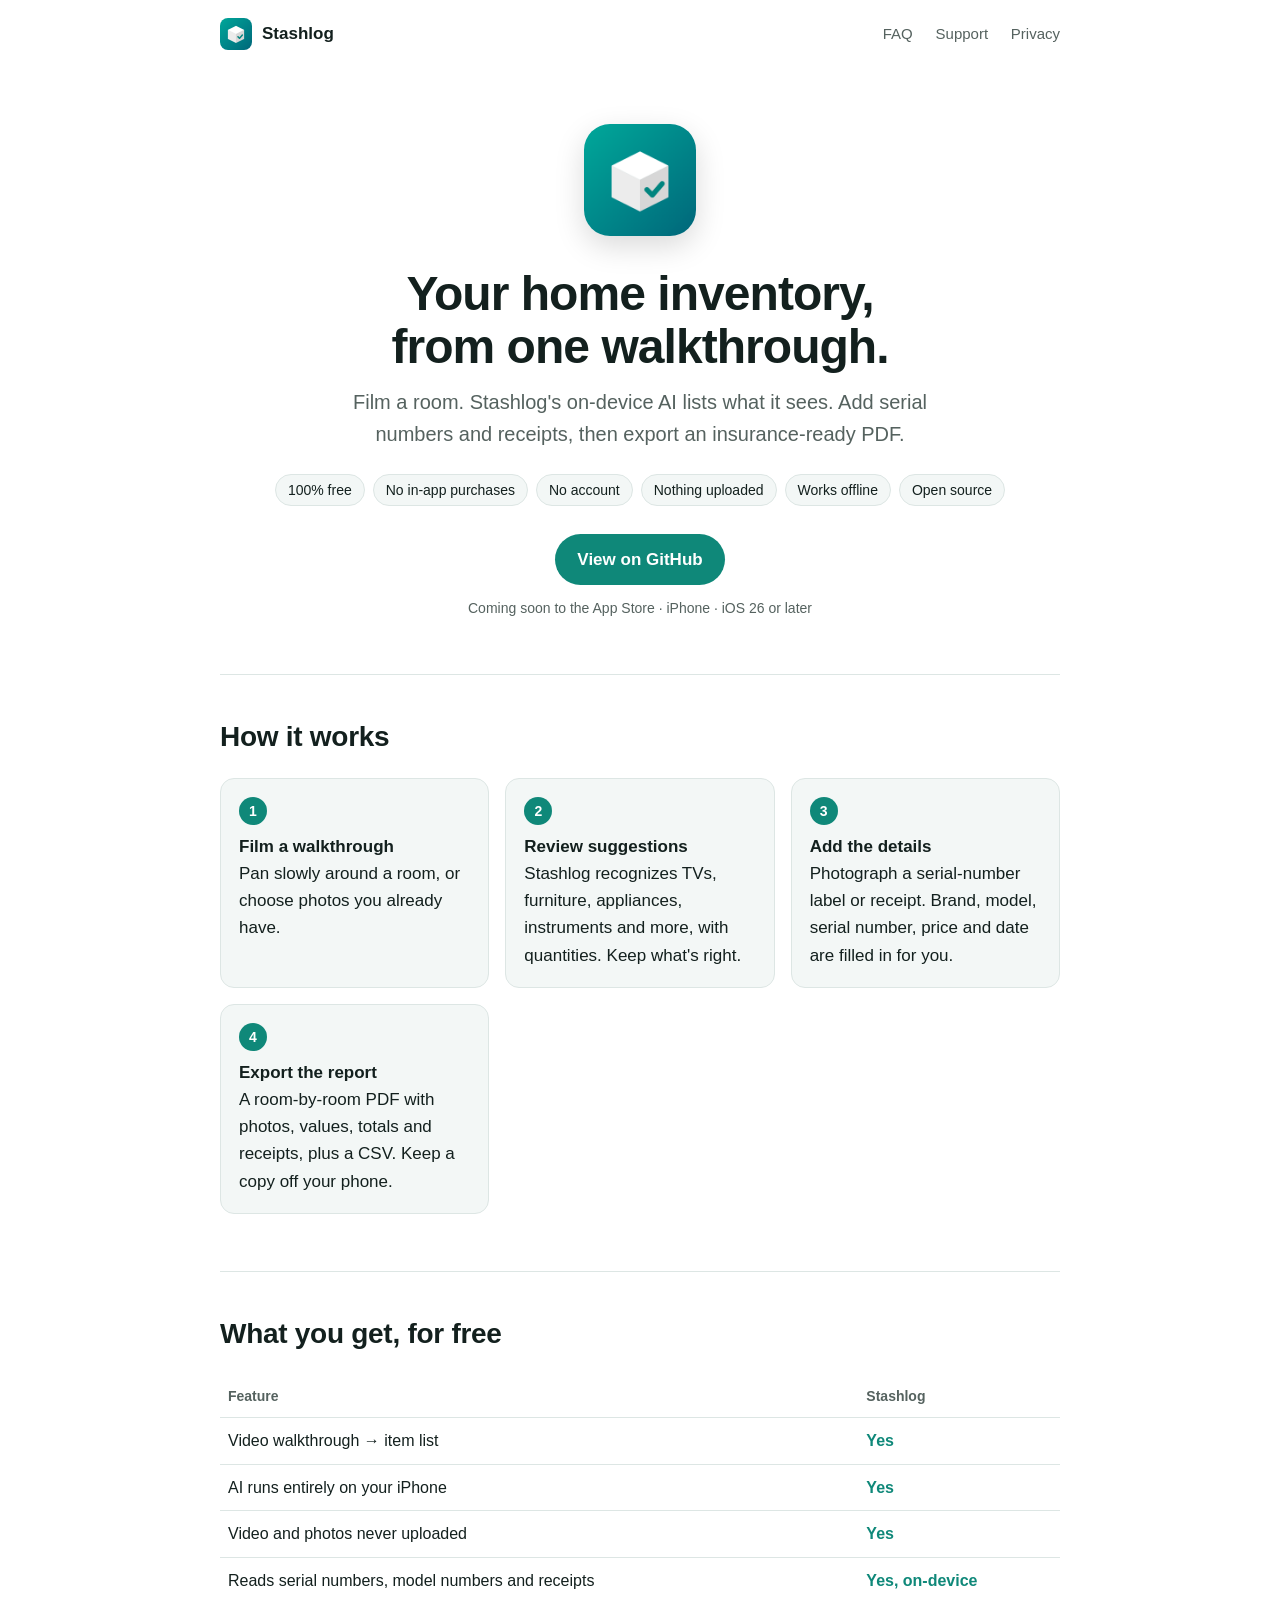
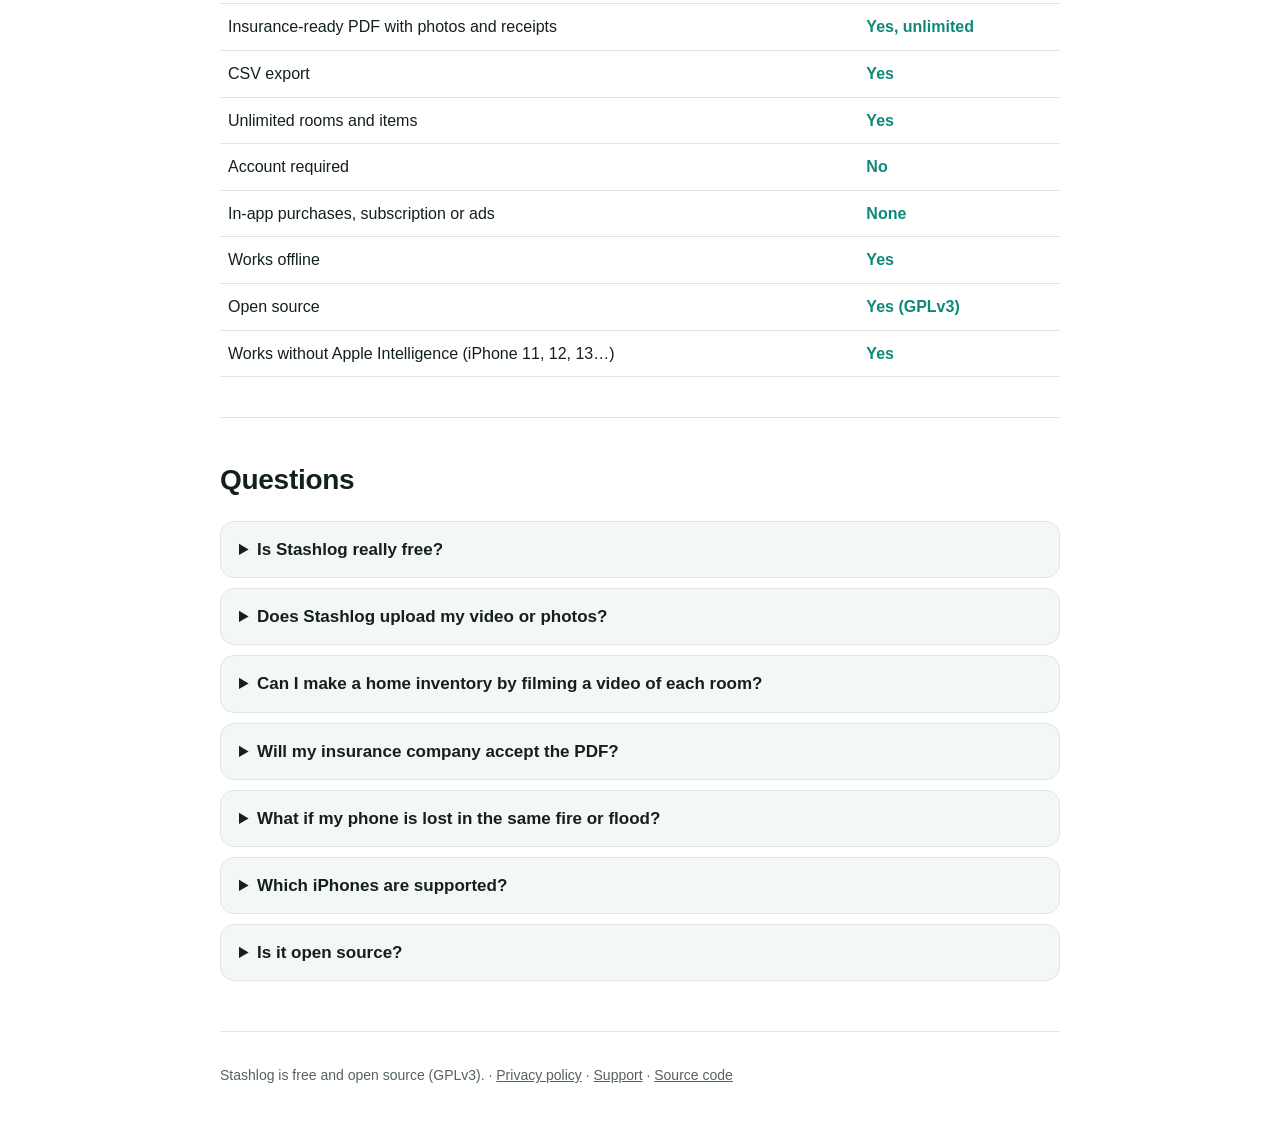
==== docs/index.html @ 483883f8 "Add GitHub Pages site: landing page, privacy policy, support Static site in docs/ with FAQ and schem" ====
<!doctype html>
<html lang="en">
<head>
  <meta charset="utf-8">
  <meta name="viewport" content="width=device-width, initial-scale=1">
  <title>Stashlog: Free, Private Home Inventory App for iPhone</title>
  <meta name="description" content="Stashlog is a free, open-source home inventory app for iPhone. Film a room walkthrough, on-device AI lists your belongings, and you export an insurance-ready PDF. No account, no in-app purchases, nothing uploaded.">
  <link rel="canonical" href="https://rshamilton.github.io/Stashlog/">
  <link rel="icon" href="icon.png">
  <link rel="apple-touch-icon" href="icon.png">
  <meta property="og:title" content="Stashlog: Free, Private Home Inventory for iPhone">
  <meta property="og:description" content="Film a room. On-device AI lists your belongings. Export an insurance-ready PDF. Free, open source, nothing uploaded.">
  <meta property="og:image" content="https://rshamilton.github.io/Stashlog/icon.png">
  <meta property="og:type" content="website">
  <link rel="stylesheet" href="style.css">
  <script type="application/ld+json">
  {
    "@context": "https://schema.org",
    "@type": "SoftwareApplication",
    "name": "Stashlog: Home Inventory",
    "operatingSystem": "iOS 26 or later",
    "applicationCategory": "UtilitiesApplication",
    "description": "Free, private, open-source home inventory app for iPhone. Film a room walkthrough; on-device AI identifies belongings; reads serial-number labels and receipts; exports an insurance-ready PDF and CSV. No account, no in-app purchases, no ads, works offline, nothing uploaded.",
    "offers": { "@type": "Offer", "price": "0", "priceCurrency": "USD" },
    "license": "https://www.gnu.org/licenses/gpl-3.0.html",
    "codeRepository": "https://github.com/rshamilton/Stashlog",
    "featureList": [
      "Video walkthrough to item list using on-device AI",
      "Video and photos processed on iPhone, never uploaded",
      "Reads serial numbers, model numbers and receipts on-device",
      "Insurance-ready PDF report with photos, serial numbers, values and receipts",
      "CSV export",
      "No account required",
      "No in-app purchases, no subscription, no ads",
      "Works offline",
      "Open source (GPLv3)"
    ]
  }
  </script>
  <script type="application/ld+json">
  {
    "@context": "https://schema.org",
    "@type": "FAQPage",
    "mainEntity": [
      {"@type": "Question", "name": "Is Stashlog really free?", "acceptedAnswer": {"@type": "Answer", "text": "Yes. Every feature is free: unlimited rooms, unlimited items and unlimited PDF reports. There are no in-app purchases, no subscription and no ads."}},
      {"@type": "Question", "name": "Does Stashlog upload my video or photos?", "acceptedAnswer": {"@type": "Answer", "text": "No. Stashlog has no servers. Videos and photos are analyzed on your iPhone using Apple's Vision framework. Nothing leaves your phone unless you share an export yourself."}},
      {"@type": "Question", "name": "Can I make a home inventory by filming a video of each room?", "acceptedAnswer": {"@type": "Answer", "text": "Yes. Film a slow walkthrough of a room. Stashlog samples frames, recognizes items such as TVs, furniture, appliances and instruments on-device, and suggests an item list with quantities for you to confirm."}},
      {"@type": "Question", "name": "Will my insurance company accept the PDF?", "acceptedAnswer": {"@type": "Answer", "text": "Stashlog's PDF includes what insurers typically ask for: a room-by-room itemized list, photos, make and model, serial numbers, purchase dates and prices, replacement values, totals and attached receipts. No app can guarantee acceptance, so check with your insurer."}},
      {"@type": "Question", "name": "Does it need an account or internet connection?", "acceptedAnswer": {"@type": "Answer", "text": "No account is required and the app works offline."}},
      {"@type": "Question", "name": "Which iPhones does Stashlog support?", "acceptedAnswer": {"@type": "Answer", "text": "Any iPhone running iOS 26 or later, including iPhone 11, 12 and 13. Scanning uses Apple's Vision framework, which does not require Apple Intelligence. On iPhones with Apple Intelligence, label reading is further improved by Apple's on-device model."}},
      {"@type": "Question", "name": "Is Stashlog open source?", "acceptedAnswer": {"@type": "Answer", "text": "Yes. The full source code is on GitHub under the GPLv3 license, so anyone can verify the privacy claims."}}
    ]
  }
  </script>
</head>
<body>
  <div class="wrap">
    <header class="site">
      <a class="brand" href="./"><img src="icon.png" alt="">Stashlog</a>
      <nav>
        <a href="#faq">FAQ</a>
        <a href="support.html">Support</a>
        <a href="privacy.html">Privacy</a>
      </nav>
    </header>

    <div class="hero">
      <img class="icon" src="icon.png" alt="Stashlog app icon">
      <h1>Your home inventory,<br>from one walkthrough.</h1>
      <p class="lead">Film a room. Stashlog's on-device AI lists what it sees. Add serial numbers and receipts, then export an insurance-ready PDF.</p>
      <ul class="pills">
        <li>100% free</li>
        <li>No in-app purchases</li>
        <li>No account</li>
        <li>Nothing uploaded</li>
        <li>Works offline</li>
        <li>Open source</li>
      </ul>
      <a class="button" href="https://github.com/rshamilton/Stashlog">View on GitHub</a>
      <p class="note">Coming soon to the App Store · iPhone · iOS 26 or later</p>
    </div>

    <section>
      <h2>How it works</h2>
      <ol class="steps">
        <li><strong>Film a walkthrough</strong>Pan slowly around a room, or choose photos you already have.</li>
        <li><strong>Review suggestions</strong>Stashlog recognizes TVs, furniture, appliances, instruments and more, with quantities. Keep what's right.</li>
        <li><strong>Add the details</strong>Photograph a serial-number label or receipt. Brand, model, serial number, price and date are filled in for you.</li>
        <li><strong>Export the report</strong>A room-by-room PDF with photos, values, totals and receipts, plus a CSV. Keep a copy off your phone.</li>
      </ol>
    </section>

    <section>
      <h2>What you get, for free</h2>
      <div class="table-scroll">
        <table>
          <thead><tr><th>Feature</th><th>Stashlog</th></tr></thead>
          <tbody>
            <tr><td>Video walkthrough → item list</td><td class="yes">Yes</td></tr>
            <tr><td>AI runs entirely on your iPhone</td><td class="yes">Yes</td></tr>
            <tr><td>Video and photos never uploaded</td><td class="yes">Yes</td></tr>
            <tr><td>Reads serial numbers, model numbers and receipts</td><td class="yes">Yes, on-device</td></tr>
            <tr><td>Insurance-ready PDF with photos and receipts</td><td class="yes">Yes, unlimited</td></tr>
            <tr><td>CSV export</td><td class="yes">Yes</td></tr>
            <tr><td>Unlimited rooms and items</td><td class="yes">Yes</td></tr>
            <tr><td>Account required</td><td class="yes">No</td></tr>
            <tr><td>In-app purchases, subscription or ads</td><td class="yes">None</td></tr>
            <tr><td>Works offline</td><td class="yes">Yes</td></tr>
            <tr><td>Open source</td><td class="yes">Yes (GPLv3)</td></tr>
            <tr><td>Works without Apple Intelligence (iPhone 11, 12, 13…)</td><td class="yes">Yes</td></tr>
          </tbody>
        </table>
      </div>
    </section>

    <section id="faq">
      <h2>Questions</h2>
      <details><summary>Is Stashlog really free?</summary><p>Yes. Every feature is free: unlimited rooms, unlimited items and unlimited PDF reports. There are no in-app purchases, no subscription and no ads.</p></details>
      <details><summary>Does Stashlog upload my video or photos?</summary><p>No. Stashlog has no servers. Videos and photos are analyzed on your iPhone using Apple's Vision framework. Nothing leaves your phone unless you share an export yourself.</p></details>
      <details><summary>Can I make a home inventory by filming a video of each room?</summary><p>Yes. Film a slow walkthrough. Stashlog samples frames, recognizes items on-device, and suggests an item list with quantities for you to confirm. You stay in control: nothing is added until you tap Add.</p></details>
      <details><summary>Will my insurance company accept the PDF?</summary><p>The report includes what insurers typically ask for: a room-by-room itemized list, photos, make and model, serial numbers, purchase dates and prices, replacement values, totals and attached receipts. No app can guarantee acceptance, so check with your insurer.</p></details>
      <details><summary>What if my phone is lost in the same fire or flood?</summary><p>Export your PDF and keep a copy somewhere else: iCloud Drive, email, or a USB drive. iCloud device backup also covers Stashlog's data.</p></details>
      <details><summary>Which iPhones are supported?</summary><p>Any iPhone running iOS 26 or later, including iPhone 11, 12 and 13. Scanning doesn't require Apple Intelligence. On iPhones that have it, label reading gets an extra boost from Apple's on-device model.</p></details>
      <details><summary>Is it open source?</summary><p>Yes. The <a href="https://github.com/rshamilton/Stashlog">full source code</a> is on GitHub under the GPLv3 license, so anyone can check the privacy claims.</p></details>
    </section>

    <footer class="site">
      Stashlog is free and open source (GPLv3). · <a href="privacy.html">Privacy policy</a> · <a href="support.html">Support</a> · <a href="https://github.com/rshamilton/Stashlog">Source code</a>
    </footer>
  </div>
</body>
</html>
---- docs/style.css ----
:root {
  --bg: #ffffff;
  --bg-soft: #f3f7f6;
  --text: #13201e;
  --muted: #55625f;
  --accent: #0f8879;
  --accent-ink: #ffffff;
  --border: #dde6e4;
  --radius: 14px;
  color-scheme: light dark;
}
@media (prefers-color-scheme: dark) {
  :root {
    --bg: #0e1413;
    --bg-soft: #16201e;
    --text: #e8efed;
    --muted: #9fb0ac;
    --accent: #4acebb;
    --accent-ink: #062320;
    --border: #25322f;
  }
}
* { box-sizing: border-box; }
html { -webkit-text-size-adjust: 100%; }
body {
  margin: 0;
  background: var(--bg);
  color: var(--text);
  font: 17px/1.6 -apple-system, BlinkMacSystemFont, "SF Pro Text", "Segoe UI", Roboto, sans-serif;
}
a { color: var(--accent); }
.wrap { max-width: 880px; margin: 0 auto; padding: 0 20px; }
header.site {
  display: flex; align-items: center; justify-content: space-between;
  padding: 18px 0; gap: 12px;
}
header.site .brand { display: flex; align-items: center; gap: 10px; font-weight: 700; color: var(--text); text-decoration: none; }
header.site .brand img { width: 32px; height: 32px; border-radius: 8px; }
header.site nav a { margin-left: 18px; color: var(--muted); text-decoration: none; font-size: 15px; }
header.site nav a:hover { color: var(--text); }
.hero { padding: 56px 0 40px; text-align: center; }
.hero img.icon { width: 112px; height: 112px; border-radius: 26px; box-shadow: 0 10px 30px rgba(0,0,0,.15); }
.hero h1 { font-size: clamp(32px, 6vw, 48px); line-height: 1.1; margin: 24px 0 12px; letter-spacing: -0.02em; }
.hero p.lead { font-size: 20px; color: var(--muted); max-width: 640px; margin: 0 auto 24px; }
.pills { display: flex; flex-wrap: wrap; justify-content: center; gap: 8px; margin-bottom: 28px; padding: 0; list-style: none; }
.pills li { background: var(--bg-soft); border: 1px solid var(--border); border-radius: 999px; padding: 4px 12px; font-size: 14px; }
.button {
  display: inline-block; background: var(--accent); color: var(--accent-ink);
  padding: 12px 22px; border-radius: 999px; font-weight: 600; text-decoration: none;
}
.button.secondary { background: transparent; color: var(--accent); border: 1.5px solid var(--accent); margin-left: 8px; }
.note { color: var(--muted); font-size: 14px; margin-top: 12px; }
section { padding: 40px 0; border-top: 1px solid var(--border); }
h2 { font-size: 28px; letter-spacing: -0.01em; margin: 0 0 18px; }
.steps { display: grid; grid-template-columns: repeat(auto-fit, minmax(220px, 1fr)); gap: 16px; padding: 0; list-style: none; counter-reset: step; }
.steps li { background: var(--bg-soft); border: 1px solid var(--border); border-radius: var(--radius); padding: 18px; counter-increment: step; }
.steps li::before { content: counter(step); display: inline-grid; place-items: center; width: 28px; height: 28px; border-radius: 50%; background: var(--accent); color: var(--accent-ink); font-weight: 700; font-size: 14px; margin-bottom: 8px; }
.steps strong { display: block; }
table { width: 100%; border-collapse: collapse; font-size: 16px; }
th, td { text-align: left; padding: 10px 8px; border-bottom: 1px solid var(--border); vertical-align: top; }
th { color: var(--muted); font-weight: 600; font-size: 14px; }
td.yes { color: var(--accent); font-weight: 600; white-space: nowrap; }
.table-scroll { overflow-x: auto; }
details { border: 1px solid var(--border); border-radius: var(--radius); padding: 14px 18px; margin-bottom: 10px; background: var(--bg-soft); }
details summary { cursor: pointer; font-weight: 600; }
details p { margin: 10px 0 0; color: var(--muted); }
footer.site { padding: 32px 0 48px; color: var(--muted); font-size: 14px; border-top: 1px solid var(--border); }
footer.site a { color: var(--muted); }
.prose h2 { margin-top: 32px; font-size: 22px; }
.prose { padding-bottom: 40px; }
@media (max-width: 520px) {
  header.site nav a { margin-left: 12px; }
  .button.secondary { margin: 10px 0 0; }
}
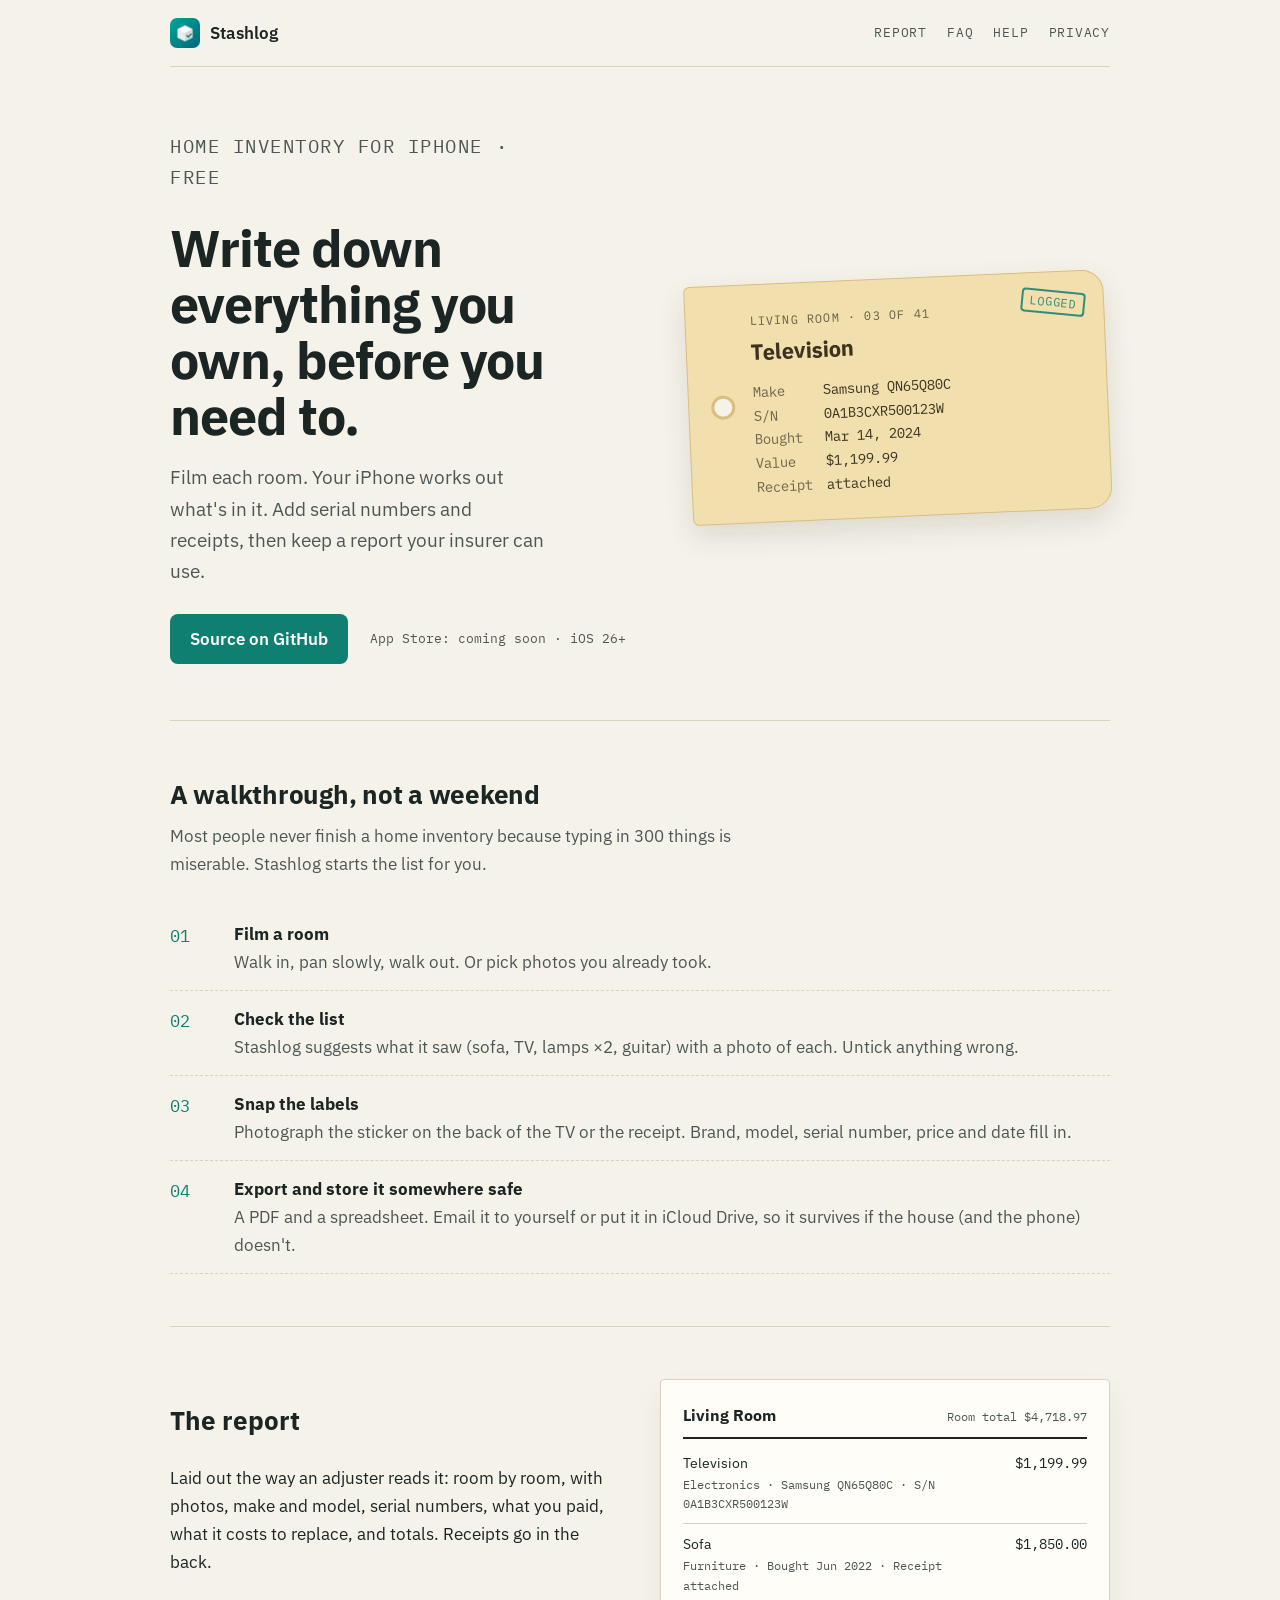
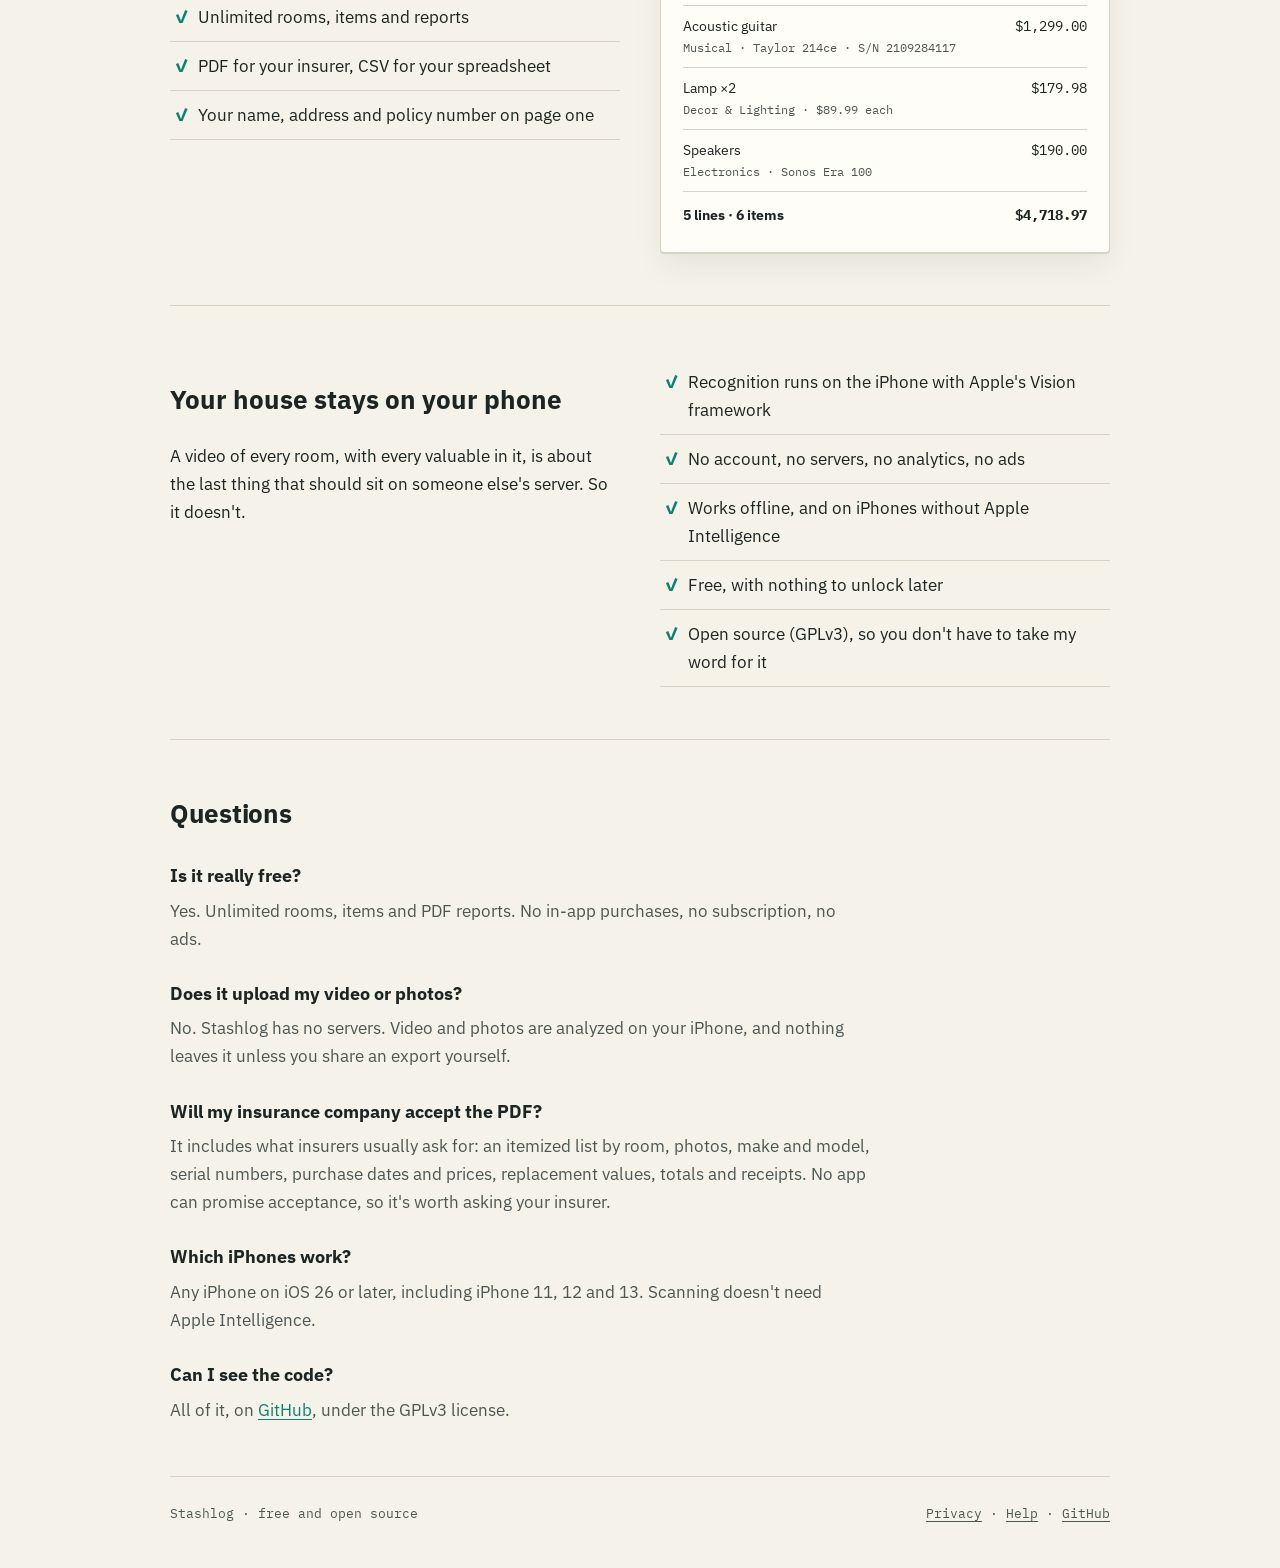
==== commit 67b6b50d: "Fix video scans failing with 'couldn't read any frames'; redesign site FrameSampler swallowed every " ====
--- a/docs/index.html
+++ b/docs/index.html
@@ -4,14 +4,17 @@
   <meta charset="utf-8">
   <meta name="viewport" content="width=device-width, initial-scale=1">
   <title>Stashlog: Free, Private Home Inventory App for iPhone</title>
-  <meta name="description" content="Stashlog is a free, open-source home inventory app for iPhone. Film a room walkthrough, on-device AI lists your belongings, and you export an insurance-ready PDF. No account, no in-app purchases, nothing uploaded.">
+  <meta name="description" content="Stashlog is a free, open-source home inventory app for iPhone. Film each room, on-device AI lists your belongings, and you export an insurance-ready PDF. No account, no in-app purchases, nothing uploaded.">
   <link rel="canonical" href="https://rshamilton.github.io/Stashlog/">
   <link rel="icon" href="icon.png">
   <link rel="apple-touch-icon" href="icon.png">
-  <meta property="og:title" content="Stashlog: Free, Private Home Inventory for iPhone">
-  <meta property="og:description" content="Film a room. On-device AI lists your belongings. Export an insurance-ready PDF. Free, open source, nothing uploaded.">
+  <meta property="og:title" content="Stashlog: a home inventory you'll actually finish">
+  <meta property="og:description" content="Film each room. Your iPhone lists what it sees. Export a report your insurer can use. Free, open source, nothing uploaded.">
   <meta property="og:image" content="https://rshamilton.github.io/Stashlog/icon.png">
   <meta property="og:type" content="website">
+  <link rel="preconnect" href="https://fonts.googleapis.com">
+  <link rel="preconnect" href="https://fonts.gstatic.com" crossorigin>
+  <link href="https://fonts.googleapis.com/css2?family=IBM+Plex+Mono:wght@400;500&family=IBM+Plex+Sans:wght@400;600;700&display=swap" rel="stylesheet">
   <link rel="stylesheet" href="style.css">
   <script type="application/ld+json">
   {
@@ -33,6 +36,7 @@
       "No account required",
       "No in-app purchases, no subscription, no ads",
       "Works offline",
+      "Works on iPhones without Apple Intelligence",
       "Open source (GPLv3)"
     ]
   }
@@ -45,9 +49,9 @@
       {"@type": "Question", "name": "Is Stashlog really free?", "acceptedAnswer": {"@type": "Answer", "text": "Yes. Every feature is free: unlimited rooms, unlimited items and unlimited PDF reports. There are no in-app purchases, no subscription and no ads."}},
       {"@type": "Question", "name": "Does Stashlog upload my video or photos?", "acceptedAnswer": {"@type": "Answer", "text": "No. Stashlog has no servers. Videos and photos are analyzed on your iPhone using Apple's Vision framework. Nothing leaves your phone unless you share an export yourself."}},
       {"@type": "Question", "name": "Can I make a home inventory by filming a video of each room?", "acceptedAnswer": {"@type": "Answer", "text": "Yes. Film a slow walkthrough of a room. Stashlog samples frames, recognizes items such as TVs, furniture, appliances and instruments on-device, and suggests an item list with quantities for you to confirm."}},
-      {"@type": "Question", "name": "Will my insurance company accept the PDF?", "acceptedAnswer": {"@type": "Answer", "text": "Stashlog's PDF includes what insurers typically ask for: a room-by-room itemized list, photos, make and model, serial numbers, purchase dates and prices, replacement values, totals and attached receipts. No app can guarantee acceptance, so check with your insurer."}},
+      {"@type": "Question", "name": "Will my insurance company accept the PDF?", "acceptedAnswer": {"@type": "Answer", "text": "The report includes what insurers typically ask for: a room-by-room itemized list, photos, make and model, serial numbers, purchase dates and prices, replacement values, totals and attached receipts. No app can guarantee acceptance, so check with your insurer."}},
       {"@type": "Question", "name": "Does it need an account or internet connection?", "acceptedAnswer": {"@type": "Answer", "text": "No account is required and the app works offline."}},
-      {"@type": "Question", "name": "Which iPhones does Stashlog support?", "acceptedAnswer": {"@type": "Answer", "text": "Any iPhone running iOS 26 or later, including iPhone 11, 12 and 13. Scanning uses Apple's Vision framework, which does not require Apple Intelligence. On iPhones with Apple Intelligence, label reading is further improved by Apple's on-device model."}},
+      {"@type": "Question", "name": "Which iPhones does Stashlog support?", "acceptedAnswer": {"@type": "Answer", "text": "Any iPhone running iOS 26 or later, including iPhone 11, 12 and 13. Scanning uses Apple's Vision framework, which does not require Apple Intelligence."}},
       {"@type": "Question", "name": "Is Stashlog open source?", "acceptedAnswer": {"@type": "Answer", "text": "Yes. The full source code is on GitHub under the GPLv3 license, so anyone can verify the privacy claims."}}
     ]
   }
@@ -55,77 +59,110 @@
 </head>
 <body>
   <div class="wrap">
-    <header class="site">
+    <header class="top">
       <a class="brand" href="./"><img src="icon.png" alt="">Stashlog</a>
       <nav>
+        <a href="#report">Report</a>
         <a href="#faq">FAQ</a>
-        <a href="support.html">Support</a>
+        <a href="support.html">Help</a>
         <a href="privacy.html">Privacy</a>
       </nav>
     </header>
 
     <div class="hero">
-      <img class="icon" src="icon.png" alt="Stashlog app icon">
-      <h1>Your home inventory,<br>from one walkthrough.</h1>
-      <p class="lead">Film a room. Stashlog's on-device AI lists what it sees. Add serial numbers and receipts, then export an insurance-ready PDF.</p>
-      <ul class="pills">
-        <li>100% free</li>
-        <li>No in-app purchases</li>
-        <li>No account</li>
-        <li>Nothing uploaded</li>
-        <li>Works offline</li>
-        <li>Open source</li>
-      </ul>
-      <a class="button" href="https://github.com/rshamilton/Stashlog">View on GitHub</a>
-      <p class="note">Coming soon to the App Store · iPhone · iOS 26 or later</p>
+      <div>
+        <p class="kicker">Home inventory for iPhone · Free</p>
+        <h1>Write down everything you own, before you need to.</h1>
+        <p>Film each room. Your iPhone works out what's in it. Add serial numbers and receipts, then keep a report your insurer can use.</p>
+        <div class="cta">
+          <a class="button" href="https://github.com/rshamilton/Stashlog">Source on GitHub</a>
+          <small>App Store: coming soon · iOS 26+</small>
+        </div>
+      </div>
+
+      <div class="tag" aria-label="Example inventory entry">
+        <div class="room">Living room · 03 of 41</div>
+        <div class="item">Television</div>
+        <dl>
+          <dt>Make</dt><dd>Samsung QN65Q80C</dd>
+          <dt>S/N</dt><dd>0A1B3CXR500123W</dd>
+          <dt>Bought</dt><dd>Mar 14, 2024</dd>
+          <dt>Value</dt><dd>$1,199.99</dd>
+          <dt>Receipt</dt><dd>attached</dd>
+        </dl>
+        <span class="stamp">Logged</span>
+      </div>
     </div>
 
     <section>
-      <h2>How it works</h2>
-      <ol class="steps">
-        <li><strong>Film a walkthrough</strong>Pan slowly around a room, or choose photos you already have.</li>
-        <li><strong>Review suggestions</strong>Stashlog recognizes TVs, furniture, appliances, instruments and more, with quantities. Keep what's right.</li>
-        <li><strong>Add the details</strong>Photograph a serial-number label or receipt. Brand, model, serial number, price and date are filled in for you.</li>
-        <li><strong>Export the report</strong>A room-by-room PDF with photos, values, totals and receipts, plus a CSV. Keep a copy off your phone.</li>
+      <h2>A walkthrough, not a weekend</h2>
+      <p class="sub">Most people never finish a home inventory because typing in 300 things is miserable. Stashlog starts the list for you.</p>
+      <ol class="ledger">
+        <li><div><strong>Film a room</strong><span>Walk in, pan slowly, walk out. Or pick photos you already took.</span></div></li>
+        <li><div><strong>Check the list</strong><span>Stashlog suggests what it saw (sofa, TV, lamps ×2, guitar) with a photo of each. Untick anything wrong.</span></div></li>
+        <li><div><strong>Snap the labels</strong><span>Photograph the sticker on the back of the TV or the receipt. Brand, model, serial number, price and date fill in.</span></div></li>
+        <li><div><strong>Export and store it somewhere safe</strong><span>A PDF and a spreadsheet. Email it to yourself or put it in iCloud Drive, so it survives if the house (and the phone) doesn't.</span></div></li>
       </ol>
     </section>
 
-    <section>
-      <h2>What you get, for free</h2>
-      <div class="table-scroll">
-        <table>
-          <thead><tr><th>Feature</th><th>Stashlog</th></tr></thead>
-          <tbody>
-            <tr><td>Video walkthrough → item list</td><td class="yes">Yes</td></tr>
-            <tr><td>AI runs entirely on your iPhone</td><td class="yes">Yes</td></tr>
-            <tr><td>Video and photos never uploaded</td><td class="yes">Yes</td></tr>
-            <tr><td>Reads serial numbers, model numbers and receipts</td><td class="yes">Yes, on-device</td></tr>
-            <tr><td>Insurance-ready PDF with photos and receipts</td><td class="yes">Yes, unlimited</td></tr>
-            <tr><td>CSV export</td><td class="yes">Yes</td></tr>
-            <tr><td>Unlimited rooms and items</td><td class="yes">Yes</td></tr>
-            <tr><td>Account required</td><td class="yes">No</td></tr>
-            <tr><td>In-app purchases, subscription or ads</td><td class="yes">None</td></tr>
-            <tr><td>Works offline</td><td class="yes">Yes</td></tr>
-            <tr><td>Open source</td><td class="yes">Yes (GPLv3)</td></tr>
-            <tr><td>Works without Apple Intelligence (iPhone 11, 12, 13…)</td><td class="yes">Yes</td></tr>
-          </tbody>
-        </table>
+    <section id="report">
+      <div class="split">
+        <div>
+          <h2>The report</h2>
+          <p class="sub">Laid out the way an adjuster reads it: room by room, with photos, make and model, serial numbers, what you paid, what it costs to replace, and totals. Receipts go in the back.</p>
+          <ul class="facts">
+            <li>Unlimited rooms, items and reports</li>
+            <li>PDF for your insurer, CSV for your spreadsheet</li>
+            <li>Your name, address and policy number on page one</li>
+          </ul>
+        </div>
+        <div class="sheet" role="img" aria-label="Example page from a Stashlog report">
+          <header><b>Living Room</b><span>Room total $4,718.97</span></header>
+          <table>
+            <tr><td>Television<span class="meta">Electronics · Samsung QN65Q80C · S/N 0A1B3CXR500123W</span></td><td class="v">$1,199.99</td></tr>
+            <tr><td>Sofa<span class="meta">Furniture · Bought Jun 2022 · Receipt attached</span></td><td class="v">$1,850.00</td></tr>
+            <tr><td>Acoustic guitar<span class="meta">Musical · Taylor 214ce · S/N 2109284117</span></td><td class="v">$1,299.00</td></tr>
+            <tr><td>Lamp ×2<span class="meta">Decor &amp; Lighting · $89.99 each</span></td><td class="v">$179.98</td></tr>
+            <tr><td>Speakers<span class="meta">Electronics · Sonos Era 100</span></td><td class="v">$190.00</td></tr>
+            <tfoot><tr><td>5 lines · 6 items</td><td class="v">$4,718.97</td></tr></tfoot>
+          </table>
+        </div>
       </div>
     </section>
 
-    <section id="faq">
-      <h2>Questions</h2>
-      <details><summary>Is Stashlog really free?</summary><p>Yes. Every feature is free: unlimited rooms, unlimited items and unlimited PDF reports. There are no in-app purchases, no subscription and no ads.</p></details>
-      <details><summary>Does Stashlog upload my video or photos?</summary><p>No. Stashlog has no servers. Videos and photos are analyzed on your iPhone using Apple's Vision framework. Nothing leaves your phone unless you share an export yourself.</p></details>
-      <details><summary>Can I make a home inventory by filming a video of each room?</summary><p>Yes. Film a slow walkthrough. Stashlog samples frames, recognizes items on-device, and suggests an item list with quantities for you to confirm. You stay in control: nothing is added until you tap Add.</p></details>
-      <details><summary>Will my insurance company accept the PDF?</summary><p>The report includes what insurers typically ask for: a room-by-room itemized list, photos, make and model, serial numbers, purchase dates and prices, replacement values, totals and attached receipts. No app can guarantee acceptance, so check with your insurer.</p></details>
-      <details><summary>What if my phone is lost in the same fire or flood?</summary><p>Export your PDF and keep a copy somewhere else: iCloud Drive, email, or a USB drive. iCloud device backup also covers Stashlog's data.</p></details>
-      <details><summary>Which iPhones are supported?</summary><p>Any iPhone running iOS 26 or later, including iPhone 11, 12 and 13. Scanning doesn't require Apple Intelligence. On iPhones that have it, label reading gets an extra boost from Apple's on-device model.</p></details>
-      <details><summary>Is it open source?</summary><p>Yes. The <a href="https://github.com/rshamilton/Stashlog">full source code</a> is on GitHub under the GPLv3 license, so anyone can check the privacy claims.</p></details>
+    <section>
+      <div class="split">
+        <div>
+          <h2>Your house stays on your phone</h2>
+          <p class="sub">A video of every room, with every valuable in it, is about the last thing that should sit on someone else's server. So it doesn't.</p>
+        </div>
+        <ul class="facts">
+          <li>Recognition runs on the iPhone with Apple's Vision framework</li>
+          <li>No account, no servers, no analytics, no ads</li>
+          <li>Works offline, and on iPhones without Apple Intelligence</li>
+          <li>Free, with nothing to unlock later</li>
+          <li>Open source (GPLv3), so you don't have to take my word for it</li>
+        </ul>
+      </div>
     </section>
 
-    <footer class="site">
-      Stashlog is free and open source (GPLv3). · <a href="privacy.html">Privacy policy</a> · <a href="support.html">Support</a> · <a href="https://github.com/rshamilton/Stashlog">Source code</a>
+    <section id="faq" class="faq">
+      <h2>Questions</h2>
+      <h3>Is it really free?</h3>
+      <p>Yes. Unlimited rooms, items and PDF reports. No in-app purchases, no subscription, no ads.</p>
+      <h3>Does it upload my video or photos?</h3>
+      <p>No. Stashlog has no servers. Video and photos are analyzed on your iPhone, and nothing leaves it unless you share an export yourself.</p>
+      <h3>Will my insurance company accept the PDF?</h3>
+      <p>It includes what insurers usually ask for: an itemized list by room, photos, make and model, serial numbers, purchase dates and prices, replacement values, totals and receipts. No app can promise acceptance, so it's worth asking your insurer.</p>
+      <h3>Which iPhones work?</h3>
+      <p>Any iPhone on iOS 26 or later, including iPhone 11, 12 and 13. Scanning doesn't need Apple Intelligence.</p>
+      <h3>Can I see the code?</h3>
+      <p>All of it, on <a href="https://github.com/rshamilton/Stashlog">GitHub</a>, under the GPLv3 license.</p>
+    </section>
+
+    <footer class="bottom">
+      <span>Stashlog · free and open source</span>
+      <span><a href="privacy.html">Privacy</a> · <a href="support.html">Help</a> · <a href="https://github.com/rshamilton/Stashlog">GitHub</a></span>
     </footer>
   </div>
 </body>
--- a/docs/style.css
+++ b/docs/style.css
@@ -1,74 +1,163 @@
+/* Stashlog site: an inventory ledger, in the app's teal. */
 :root {
-  --bg: #ffffff;
-  --bg-soft: #f3f7f6;
-  --text: #13201e;
-  --muted: #55625f;
-  --accent: #0f8879;
-  --accent-ink: #ffffff;
-  --border: #dde6e4;
-  --radius: 14px;
+  --paper: #f5f2ea;
+  --paper-2: #ece7da;
+  --card: #fffdf8;
+  --ink: #1b2523;
+  --ink-2: #4c5754;
+  --rule: #d9d2c1;
+  --teal: #0f7f71;
+  --teal-ink: #ffffff;
+  --tag: #f1dfae;
+  --tag-edge: #d8bf7f;
+  --mono: "IBM Plex Mono", ui-monospace, "SF Mono", Menlo, monospace;
+  --sans: "IBM Plex Sans", -apple-system, BlinkMacSystemFont, "Segoe UI", sans-serif;
   color-scheme: light dark;
 }
 @media (prefers-color-scheme: dark) {
   :root {
-    --bg: #0e1413;
-    --bg-soft: #16201e;
-    --text: #e8efed;
-    --muted: #9fb0ac;
-    --accent: #4acebb;
-    --accent-ink: #062320;
-    --border: #25322f;
+    --paper: #121816;
+    --paper-2: #18201e;
+    --card: #1b2421;
+    --ink: #e9ece6;
+    --ink-2: #a3ada8;
+    --rule: #2c3833;
+    --teal: #4cc4b2;
+    --teal-ink: #0b1f1c;
+    --tag: #3a3322;
+    --tag-edge: #5d5134;
   }
 }
+
 * { box-sizing: border-box; }
 html { -webkit-text-size-adjust: 100%; }
 body {
   margin: 0;
-  background: var(--bg);
-  color: var(--text);
-  font: 17px/1.6 -apple-system, BlinkMacSystemFont, "SF Pro Text", "Segoe UI", Roboto, sans-serif;
+  background: var(--paper);
+  color: var(--ink);
+  font: 17px/1.65 var(--sans);
 }
-a { color: var(--accent); }
-.wrap { max-width: 880px; margin: 0 auto; padding: 0 20px; }
-header.site {
-  display: flex; align-items: center; justify-content: space-between;
-  padding: 18px 0; gap: 12px;
+a { color: var(--teal); text-underline-offset: 3px; }
+.wrap { max-width: 980px; margin: 0 auto; padding: 0 20px; }
+.mono { font-family: var(--mono); }
+
+/* Header */
+.top {
+  display: flex; align-items: center; justify-content: space-between; gap: 16px;
+  padding: 18px 0; border-bottom: 1px solid var(--rule);
 }
-header.site .brand { display: flex; align-items: center; gap: 10px; font-weight: 700; color: var(--text); text-decoration: none; }
-header.site .brand img { width: 32px; height: 32px; border-radius: 8px; }
-header.site nav a { margin-left: 18px; color: var(--muted); text-decoration: none; font-size: 15px; }
-header.site nav a:hover { color: var(--text); }
-.hero { padding: 56px 0 40px; text-align: center; }
-.hero img.icon { width: 112px; height: 112px; border-radius: 26px; box-shadow: 0 10px 30px rgba(0,0,0,.15); }
-.hero h1 { font-size: clamp(32px, 6vw, 48px); line-height: 1.1; margin: 24px 0 12px; letter-spacing: -0.02em; }
-.hero p.lead { font-size: 20px; color: var(--muted); max-width: 640px; margin: 0 auto 24px; }
-.pills { display: flex; flex-wrap: wrap; justify-content: center; gap: 8px; margin-bottom: 28px; padding: 0; list-style: none; }
-.pills li { background: var(--bg-soft); border: 1px solid var(--border); border-radius: 999px; padding: 4px 12px; font-size: 14px; }
+.brand { display: flex; align-items: center; gap: 10px; color: var(--ink); text-decoration: none; font-weight: 600; }
+.brand img { width: 30px; height: 30px; border-radius: 7px; }
+.top nav { display: flex; gap: 20px; font-family: var(--mono); font-size: 13px; text-transform: uppercase; letter-spacing: .06em; }
+.top nav a { color: var(--ink-2); text-decoration: none; }
+.top nav a:hover { color: var(--ink); }
+
+/* Hero */
+.hero {
+  display: grid; grid-template-columns: 1.1fr 1fr; gap: 48px; align-items: center;
+  padding: 64px 0 56px;
+}
+.kicker { font-family: var(--mono); font-size: 13px; text-transform: uppercase; letter-spacing: .08em; color: var(--teal); margin: 0 0 14px; }
+.hero h1 { font-size: clamp(34px, 5.2vw, 52px); line-height: 1.08; letter-spacing: -0.02em; margin: 0 0 18px; font-weight: 700; }
+.hero p { color: var(--ink-2); font-size: 19px; margin: 0 0 26px; max-width: 34ch; }
+.cta { display: flex; flex-wrap: wrap; align-items: center; gap: 14px 22px; }
 .button {
-  display: inline-block; background: var(--accent); color: var(--accent-ink);
-  padding: 12px 22px; border-radius: 999px; font-weight: 600; text-decoration: none;
+  display: inline-block; background: var(--teal); color: var(--teal-ink);
+  padding: 11px 20px; border-radius: 8px; font-weight: 600; text-decoration: none;
 }
-.button.secondary { background: transparent; color: var(--accent); border: 1.5px solid var(--accent); margin-left: 8px; }
-.note { color: var(--muted); font-size: 14px; margin-top: 12px; }
-section { padding: 40px 0; border-top: 1px solid var(--border); }
-h2 { font-size: 28px; letter-spacing: -0.01em; margin: 0 0 18px; }
-.steps { display: grid; grid-template-columns: repeat(auto-fit, minmax(220px, 1fr)); gap: 16px; padding: 0; list-style: none; counter-reset: step; }
-.steps li { background: var(--bg-soft); border: 1px solid var(--border); border-radius: var(--radius); padding: 18px; counter-increment: step; }
-.steps li::before { content: counter(step); display: inline-grid; place-items: center; width: 28px; height: 28px; border-radius: 50%; background: var(--accent); color: var(--accent-ink); font-weight: 700; font-size: 14px; margin-bottom: 8px; }
-.steps strong { display: block; }
-table { width: 100%; border-collapse: collapse; font-size: 16px; }
-th, td { text-align: left; padding: 10px 8px; border-bottom: 1px solid var(--border); vertical-align: top; }
-th { color: var(--muted); font-weight: 600; font-size: 14px; }
-td.yes { color: var(--accent); font-weight: 600; white-space: nowrap; }
-.table-scroll { overflow-x: auto; }
-details { border: 1px solid var(--border); border-radius: var(--radius); padding: 14px 18px; margin-bottom: 10px; background: var(--bg-soft); }
-details summary { cursor: pointer; font-weight: 600; }
-details p { margin: 10px 0 0; color: var(--muted); }
-footer.site { padding: 32px 0 48px; color: var(--muted); font-size: 14px; border-top: 1px solid var(--border); }
-footer.site a { color: var(--muted); }
-.prose h2 { margin-top: 32px; font-size: 22px; }
-.prose { padding-bottom: 40px; }
-@media (max-width: 520px) {
-  header.site nav a { margin-left: 12px; }
-  .button.secondary { margin: 10px 0 0; }
+.cta small { font-family: var(--mono); font-size: 13px; color: var(--ink-2); }
+
+/* The luggage-tag illustration */
+.tag {
+  position: relative; background: var(--tag); border: 1px solid var(--tag-edge);
+  border-radius: 6px 22px 22px 6px; padding: 26px 26px 22px 64px;
+  font-family: var(--mono); font-size: 14px; line-height: 1.7; color: #3b3220;
+  transform: rotate(-2.5deg); box-shadow: 0 12px 28px rgba(60, 45, 10, .12);
+  width: 100%; max-width: 420px; justify-self: center;
 }
+@media (prefers-color-scheme: dark) { .tag { color: #eadcb5; } }
+.tag::before { /* eyelet */
+  content: ""; position: absolute; left: 22px; top: 50%; width: 18px; height: 18px; margin-top: -9px;
+  border-radius: 50%; background: var(--paper); border: 3px solid var(--tag-edge);
+}
+.tag .room { font-size: 12px; letter-spacing: .1em; text-transform: uppercase; opacity: .75; }
+.tag .item { font-family: var(--sans); font-size: 22px; font-weight: 700; color: inherit; margin: 2px 0 10px; }
+.tag dl { margin: 0; display: grid; grid-template-columns: auto 1fr; gap: 0 14px; }
+.tag dt { opacity: .7; }
+.tag dd { margin: 0; }
+.tag .stamp {
+  position: absolute; right: 18px; top: 18px; transform: rotate(8deg);
+  border: 2px solid var(--teal); color: var(--teal); border-radius: 4px; padding: 0 6px;
+  font-size: 12px; letter-spacing: .08em; text-transform: uppercase; opacity: .85;
+}
+
+/* Sections */
+section { padding: 52px 0; border-top: 1px solid var(--rule); }
+section > h2 { font-size: 26px; letter-spacing: -0.01em; margin: 0 0 6px; }
+section > .sub { color: var(--ink-2); margin: 0 0 28px; max-width: 60ch; }
+.split { display: grid; grid-template-columns: 1fr 1fr; gap: 40px; align-items: start; }
+
+/* Steps as ledger lines */
+ol.ledger { list-style: none; margin: 0; padding: 0; counter-reset: line; }
+ol.ledger li {
+  counter-increment: line; display: grid; grid-template-columns: 52px 1fr; gap: 12px;
+  padding: 14px 0; border-bottom: 1px dashed var(--rule);
+}
+ol.ledger li::before { content: counter(line, decimal-leading-zero); font-family: var(--mono); color: var(--teal); padding-top: 2px; }
+ol.ledger strong { display: block; }
+ol.ledger span { color: var(--ink-2); }
+
+/* Report sheet */
+.sheet {
+  background: var(--card); border: 1px solid var(--rule); border-radius: 4px;
+  padding: 22px 22px 16px; box-shadow: 0 1px 0 var(--rule), 0 14px 30px rgba(0,0,0,.06);
+  font-size: 14px;
+}
+.sheet header { display: flex; justify-content: space-between; align-items: baseline; border-bottom: 2px solid var(--ink); padding-bottom: 8px; margin-bottom: 4px; }
+.sheet header b { font-size: 16px; }
+.sheet header span { font-family: var(--mono); font-size: 12px; color: var(--ink-2); }
+.sheet table { width: 100%; border-collapse: collapse; }
+.sheet td { padding: 9px 0; border-bottom: 1px solid var(--rule); vertical-align: top; }
+.sheet td.v { text-align: right; font-family: var(--mono); white-space: nowrap; padding-left: 12px; }
+.sheet .meta { display: block; font-family: var(--mono); font-size: 12px; color: var(--ink-2); }
+.sheet tfoot td { border-bottom: 0; font-weight: 700; padding-top: 12px; }
+
+/* Plain facts list */
+ul.facts { list-style: none; padding: 0; margin: 0; }
+ul.facts li { padding: 10px 0 10px 28px; border-bottom: 1px solid var(--rule); position: relative; }
+ul.facts li::before { content: "✓"; position: absolute; left: 4px; color: var(--teal); font-weight: 700; }
+
+/* FAQ */
+.faq h3 { font-size: 18px; margin: 26px 0 6px; }
+.faq p { margin: 0; color: var(--ink-2); max-width: 70ch; }
+
+/* Prose pages */
+.prose { max-width: 720px; padding: 40px 0 56px; }
+.prose h1 { font-size: 36px; letter-spacing: -0.02em; margin: 0 0 6px; }
+.prose .updated { font-family: var(--mono); font-size: 13px; color: var(--ink-2); margin: 0 0 28px; }
+.prose h2 { font-size: 20px; margin: 32px 0 6px; }
+.prose p, .prose li { color: var(--ink-2); }
+.prose strong { color: var(--ink); }
+
+footer.bottom {
+  border-top: 1px solid var(--rule); padding: 26px 0 44px;
+  font-family: var(--mono); font-size: 13px; color: var(--ink-2);
+  display: flex; flex-wrap: wrap; justify-content: space-between; gap: 10px;
+}
+footer.bottom a { color: var(--ink-2); }
+
+.hero > *, .split > * { min-width: 0; }
+@media (max-width: 760px) {
+  .hero, .split { grid-template-columns: minmax(0, 1fr); gap: 36px; }
+  .hero { padding-top: 40px; }
+  .tag { transform: rotate(-1.5deg); width: 100%; padding-left: 56px; }
+  .top { flex-wrap: wrap; }
+  .top nav { gap: 14px; flex-wrap: wrap; }
+}
+@media (max-width: 420px) {
+  .top nav a[href$="#report"] { display: none; }
+  .tag { font-size: 13px; padding: 22px 18px 20px 50px; }
+  .tag::before { left: 16px; }
+  .sheet { padding: 16px 14px 10px; }
+  .sheet .meta { overflow-wrap: anywhere; }
+}
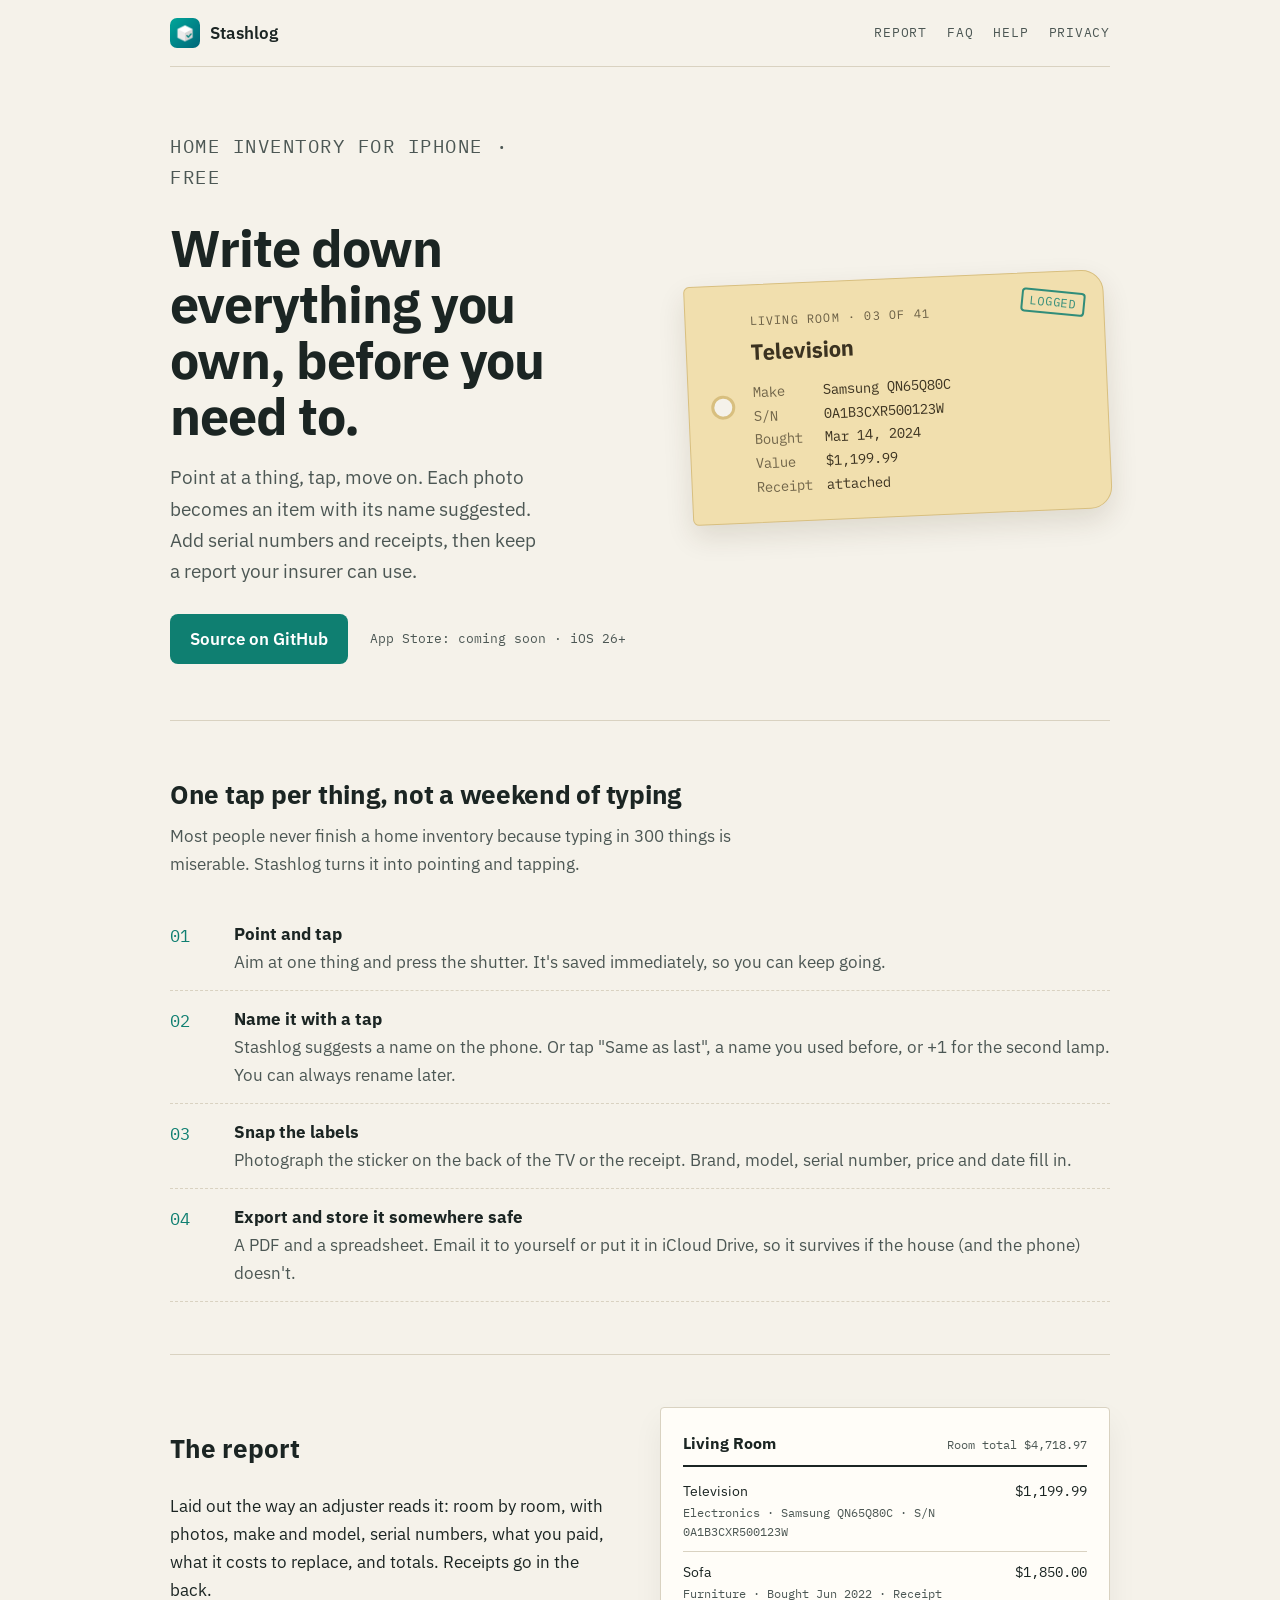
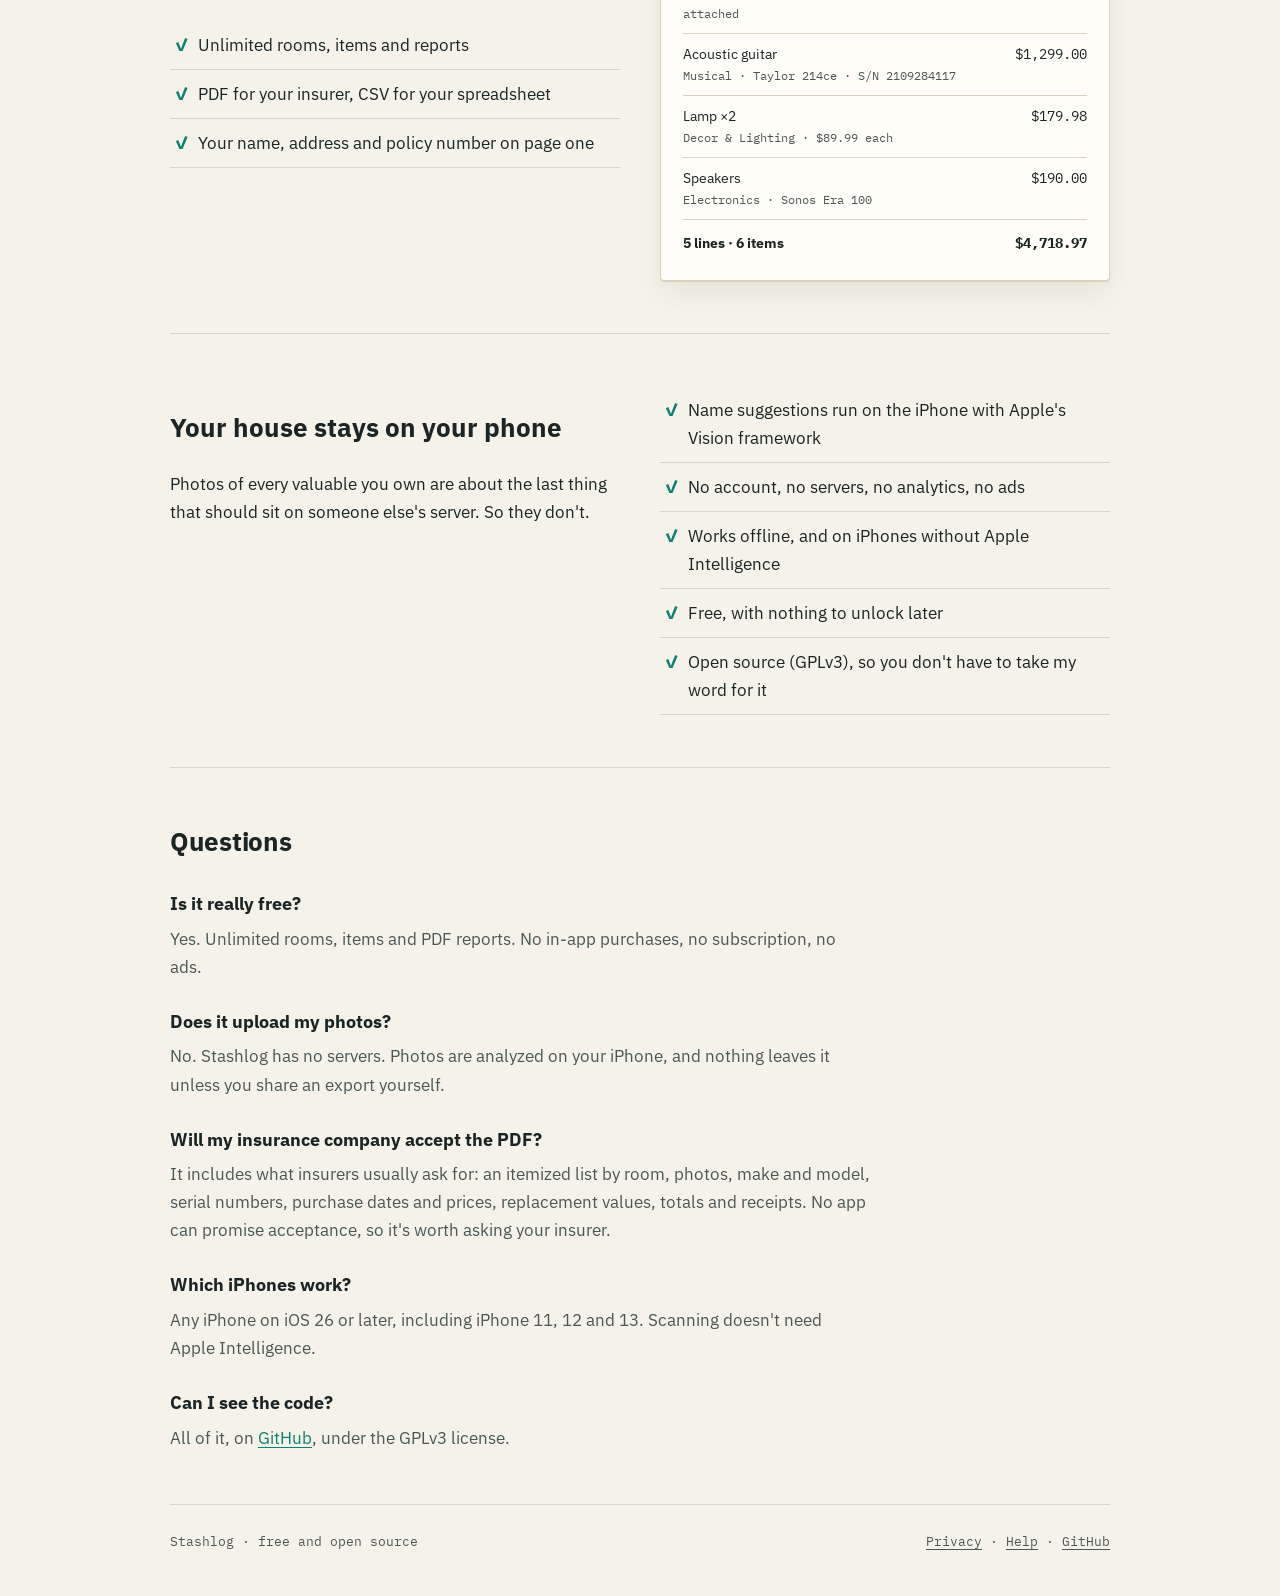
==== commit 7c4bd96b: "Replace video scanning with rapid one-tap capture Video walkthrough detection wasn't reliable (Visio" ====
--- a/docs/index.html
+++ b/docs/index.html
@@ -4,12 +4,12 @@
   <meta charset="utf-8">
   <meta name="viewport" content="width=device-width, initial-scale=1">
   <title>Stashlog: Free, Private Home Inventory App for iPhone</title>
-  <meta name="description" content="Stashlog is a free, open-source home inventory app for iPhone. Film each room, on-device AI lists your belongings, and you export an insurance-ready PDF. No account, no in-app purchases, nothing uploaded.">
+  <meta name="description" content="Stashlog is a free, open-source home inventory app for iPhone. Point at each thing and tap: every photo becomes an item, named for you on-device. Export an insurance-ready PDF. No account, no in-app purchases, nothing uploaded.">
   <link rel="canonical" href="https://rshamilton.github.io/Stashlog/">
   <link rel="icon" href="icon.png">
   <link rel="apple-touch-icon" href="icon.png">
   <meta property="og:title" content="Stashlog: a home inventory you'll actually finish">
-  <meta property="og:description" content="Film each room. Your iPhone lists what it sees. Export a report your insurer can use. Free, open source, nothing uploaded.">
+  <meta property="og:description" content="Point, tap, next. Each photo becomes an item. Export a report your insurer can use. Free, open source, nothing uploaded.">
   <meta property="og:image" content="https://rshamilton.github.io/Stashlog/icon.png">
   <meta property="og:type" content="website">
   <link rel="preconnect" href="https://fonts.googleapis.com">
@@ -23,13 +23,13 @@
     "name": "Stashlog: Home Inventory",
     "operatingSystem": "iOS 26 or later",
     "applicationCategory": "UtilitiesApplication",
-    "description": "Free, private, open-source home inventory app for iPhone. Film a room walkthrough; on-device AI identifies belongings; reads serial-number labels and receipts; exports an insurance-ready PDF and CSV. No account, no in-app purchases, no ads, works offline, nothing uploaded.",
+    "description": "Free, private, open-source home inventory app for iPhone. Rapid capture: point at an item and tap, and on-device AI suggests its name; reads serial-number labels and receipts; exports an insurance-ready PDF and CSV. No account, no in-app purchases, no ads, works offline, nothing uploaded.",
     "offers": { "@type": "Offer", "price": "0", "priceCurrency": "USD" },
     "license": "https://www.gnu.org/licenses/gpl-3.0.html",
     "codeRepository": "https://github.com/rshamilton/Stashlog",
     "featureList": [
-      "Video walkthrough to item list using on-device AI",
-      "Video and photos processed on iPhone, never uploaded",
+      "Rapid capture: one tap per item, with on-device name suggestions",
+      "Photos processed on iPhone, never uploaded",
       "Reads serial numbers, model numbers and receipts on-device",
       "Insurance-ready PDF report with photos, serial numbers, values and receipts",
       "CSV export",
@@ -47,8 +47,8 @@
     "@type": "FAQPage",
     "mainEntity": [
       {"@type": "Question", "name": "Is Stashlog really free?", "acceptedAnswer": {"@type": "Answer", "text": "Yes. Every feature is free: unlimited rooms, unlimited items and unlimited PDF reports. There are no in-app purchases, no subscription and no ads."}},
-      {"@type": "Question", "name": "Does Stashlog upload my video or photos?", "acceptedAnswer": {"@type": "Answer", "text": "No. Stashlog has no servers. Videos and photos are analyzed on your iPhone using Apple's Vision framework. Nothing leaves your phone unless you share an export yourself."}},
-      {"@type": "Question", "name": "Can I make a home inventory by filming a video of each room?", "acceptedAnswer": {"@type": "Answer", "text": "Yes. Film a slow walkthrough of a room. Stashlog samples frames, recognizes items such as TVs, furniture, appliances and instruments on-device, and suggests an item list with quantities for you to confirm."}},
+      {"@type": "Question", "name": "Does Stashlog upload my photos?", "acceptedAnswer": {"@type": "Answer", "text": "No. Stashlog has no servers. Photos are analyzed on your iPhone using Apple's Vision framework. Nothing leaves your phone unless you share an export yourself."}},
+      {"@type": "Question", "name": "How fast is it to inventory a room?", "acceptedAnswer": {"@type": "Answer", "text": "Point the camera at one thing and tap; it is saved instantly and Stashlog suggests a name. Tap a suggestion, 'Same as last', or +1 for duplicates, then move to the next item. You never wait between shots."}},
       {"@type": "Question", "name": "Will my insurance company accept the PDF?", "acceptedAnswer": {"@type": "Answer", "text": "The report includes what insurers typically ask for: a room-by-room itemized list, photos, make and model, serial numbers, purchase dates and prices, replacement values, totals and attached receipts. No app can guarantee acceptance, so check with your insurer."}},
       {"@type": "Question", "name": "Does it need an account or internet connection?", "acceptedAnswer": {"@type": "Answer", "text": "No account is required and the app works offline."}},
       {"@type": "Question", "name": "Which iPhones does Stashlog support?", "acceptedAnswer": {"@type": "Answer", "text": "Any iPhone running iOS 26 or later, including iPhone 11, 12 and 13. Scanning uses Apple's Vision framework, which does not require Apple Intelligence."}},
@@ -73,7 +73,7 @@
       <div>
         <p class="kicker">Home inventory for iPhone · Free</p>
         <h1>Write down everything you own, before you need to.</h1>
-        <p>Film each room. Your iPhone works out what's in it. Add serial numbers and receipts, then keep a report your insurer can use.</p>
+        <p>Point at a thing, tap, move on. Each photo becomes an item with its name suggested. Add serial numbers and receipts, then keep a report your insurer can use.</p>
         <div class="cta">
           <a class="button" href="https://github.com/rshamilton/Stashlog">Source on GitHub</a>
           <small>App Store: coming soon · iOS 26+</small>
@@ -95,11 +95,11 @@
     </div>
 
     <section>
-      <h2>A walkthrough, not a weekend</h2>
-      <p class="sub">Most people never finish a home inventory because typing in 300 things is miserable. Stashlog starts the list for you.</p>
+      <h2>One tap per thing, not a weekend of typing</h2>
+      <p class="sub">Most people never finish a home inventory because typing in 300 things is miserable. Stashlog turns it into pointing and tapping.</p>
       <ol class="ledger">
-        <li><div><strong>Film a room</strong><span>Walk in, pan slowly, walk out. Or pick photos you already took.</span></div></li>
-        <li><div><strong>Check the list</strong><span>Stashlog suggests what it saw (sofa, TV, lamps ×2, guitar) with a photo of each. Untick anything wrong.</span></div></li>
+        <li><div><strong>Point and tap</strong><span>Aim at one thing and press the shutter. It's saved immediately, so you can keep going.</span></div></li>
+        <li><div><strong>Name it with a tap</strong><span>Stashlog suggests a name on the phone. Or tap "Same as last", a name you used before, or +1 for the second lamp. You can always rename later.</span></div></li>
         <li><div><strong>Snap the labels</strong><span>Photograph the sticker on the back of the TV or the receipt. Brand, model, serial number, price and date fill in.</span></div></li>
         <li><div><strong>Export and store it somewhere safe</strong><span>A PDF and a spreadsheet. Email it to yourself or put it in iCloud Drive, so it survives if the house (and the phone) doesn't.</span></div></li>
       </ol>
@@ -134,10 +134,10 @@
       <div class="split">
         <div>
           <h2>Your house stays on your phone</h2>
-          <p class="sub">A video of every room, with every valuable in it, is about the last thing that should sit on someone else's server. So it doesn't.</p>
+          <p class="sub">Photos of every valuable you own are about the last thing that should sit on someone else's server. So they don't.</p>
         </div>
         <ul class="facts">
-          <li>Recognition runs on the iPhone with Apple's Vision framework</li>
+          <li>Name suggestions run on the iPhone with Apple's Vision framework</li>
           <li>No account, no servers, no analytics, no ads</li>
           <li>Works offline, and on iPhones without Apple Intelligence</li>
           <li>Free, with nothing to unlock later</li>
@@ -150,8 +150,8 @@
       <h2>Questions</h2>
       <h3>Is it really free?</h3>
       <p>Yes. Unlimited rooms, items and PDF reports. No in-app purchases, no subscription, no ads.</p>
-      <h3>Does it upload my video or photos?</h3>
-      <p>No. Stashlog has no servers. Video and photos are analyzed on your iPhone, and nothing leaves it unless you share an export yourself.</p>
+      <h3>Does it upload my photos?</h3>
+      <p>No. Stashlog has no servers. Photos are analyzed on your iPhone, and nothing leaves it unless you share an export yourself.</p>
       <h3>Will my insurance company accept the PDF?</h3>
       <p>It includes what insurers usually ask for: an itemized list by room, photos, make and model, serial numbers, purchase dates and prices, replacement values, totals and receipts. No app can promise acceptance, so it's worth asking your insurer.</p>
       <h3>Which iPhones work?</h3>
